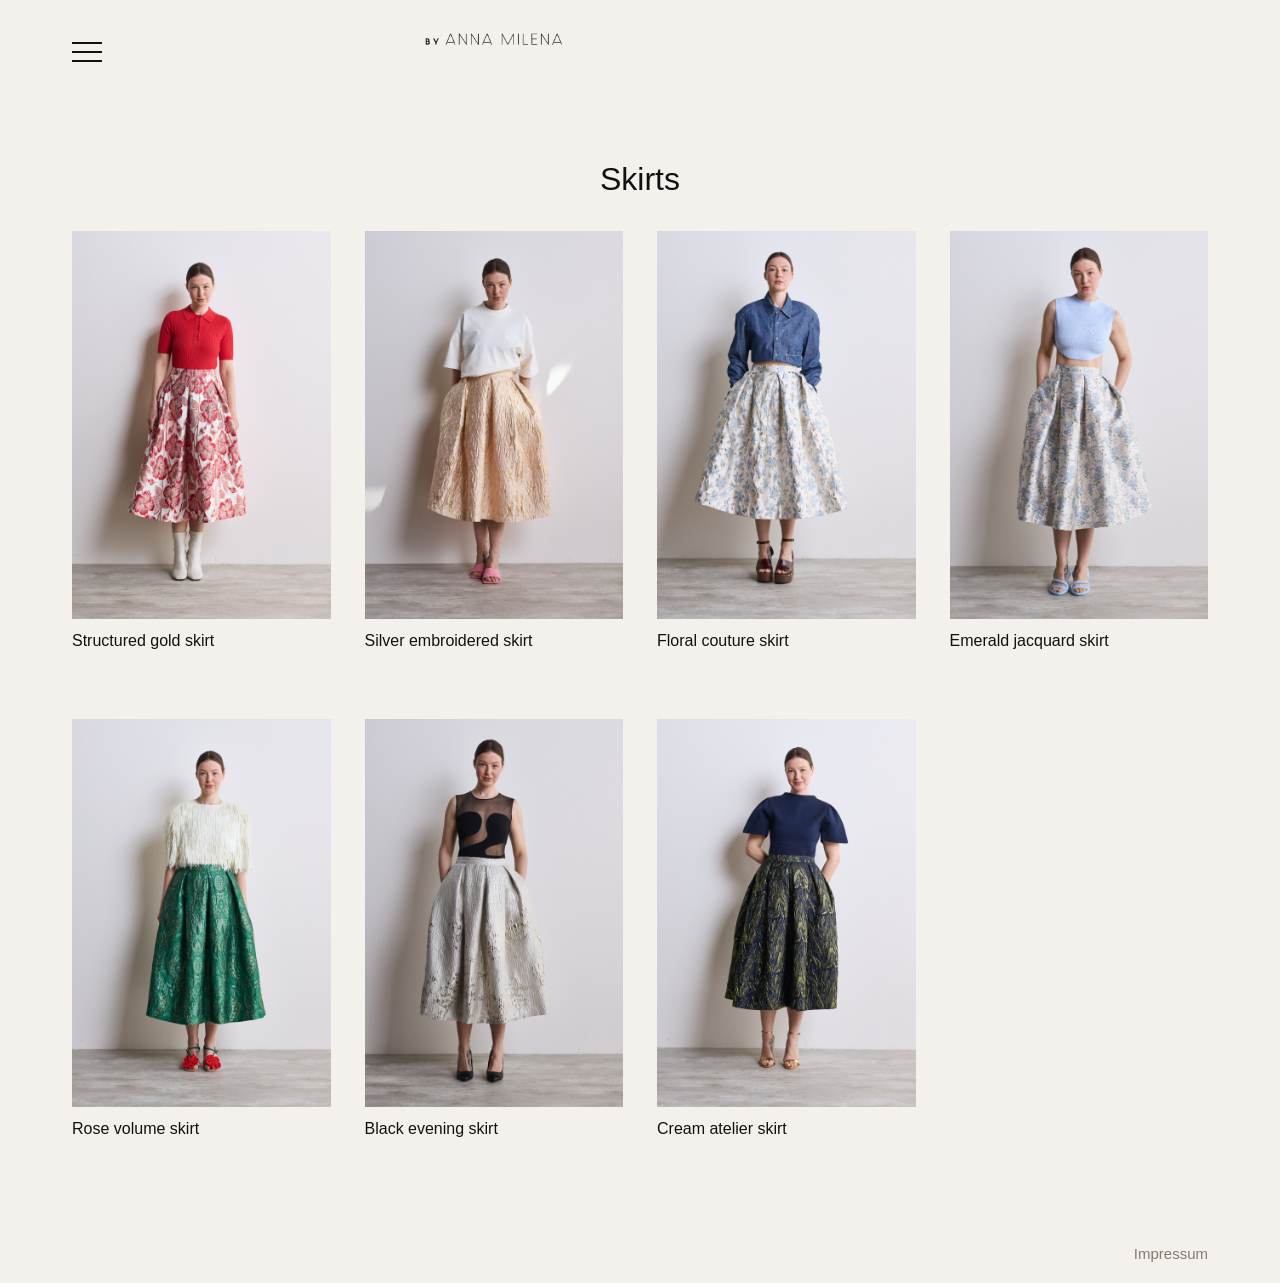
==== collection.html @ 7782fa6d "firstTry" ====
<!doctype html>
<html lang="de">
  <head>
    <meta charset="utf-8">
    <meta name="viewport" content="width=device-width, initial-scale=1">
    <title>Kollektion | by Anna Milena</title>
    <link rel="stylesheet" href="style.css">
    <script src="script.js" defer></script>
  </head>
  <body data-page="collection">
    <header class="site-header" data-site-header></header>
    <main class="page-shell collection-page" aria-label="Modekollektion">
      <h1 class="collection-title">Skirts</h1>
      <div class="product-grid" data-product-grid></div>
    </main>
    <footer class="site-footer" data-site-footer></footer>
  </body>
</html>
---- style.css ----
:root {
  --color-background: #f4f1ec;
  --color-surface: #fbfaf7;
  --color-text: #111111;
  --color-muted: #817c74;
  --color-line: #d8d1c8;
  --font-family-base: Arial, Helvetica, sans-serif;
  --font-size-base: 15px;
  --line-height-base: 1.5;
  --page-max-width: 1440px;
  --space-page-mobile: 24px;
  --space-page-tablet: 48px;
  --space-page-desktop: 72px;
  --header-height-mobile: 78px;
  --header-height-desktop: 104px;
  --logo-width-mobile: 260px;
  --logo-width-tablet: 360px;
  --logo-width-desktop: 430px;
  --icon-size: 32px;
  --icon-stroke: 2px;
  --nav-panel-width: 280px;
  --collection-top-space-mobile: 36px;
  --collection-top-space-desktop: 58px;
  --collection-grid-gap-x-mobile: 18px;
  --collection-grid-gap-y-mobile: 46px;
  --collection-grid-gap-x-tablet: 28px;
  --collection-grid-gap-y-tablet: 56px;
  --collection-grid-gap-x-desktop: 34px;
  --collection-grid-gap-y-desktop: 68px;
  --product-image-ratio: 2 / 3;
  --product-title-size-mobile: 14px;
  --product-title-size-desktop: 16px;
  --transition-fast: 160ms ease;
}

* {
  box-sizing: border-box;
}

html {
  background: var(--color-background);
  color: var(--color-text);
  font-family: var(--font-family-base);
  font-size: var(--font-size-base);
  line-height: var(--line-height-base);
}

body {
  min-height: 100vh;
  margin: 0;
  display: grid;
  grid-template-rows: auto 1fr auto;
}

a {
  color: inherit;
  text-decoration: none;
}

.site-header,
.site-footer,
.page-shell {
  width: min(100%, var(--page-max-width));
  margin-inline: auto;
  padding-inline: var(--space-page-mobile);
}

.site-header {
  min-height: var(--header-height-mobile);
  position: relative;
  display: grid;
  grid-template-columns: 1fr auto 1fr;
  align-items: center;
  gap: 16px;
}

.brand-link {
  justify-self: center;
  display: inline-flex;
  align-items: center;
  width: clamp(160px, 42vw, var(--logo-width-mobile));
}

.brand-logo {
  display: block;
  width: 100%;
  height: auto;
}

.header-spacer {
  justify-self: end;
  width: var(--icon-size);
  height: var(--icon-size);
}

.icon-button {
  width: var(--icon-size);
  height: var(--icon-size);
  padding: 0;
  border: 0;
  border-radius: 0;
  background: transparent;
  color: var(--color-text);
  cursor: pointer;
  position: relative;
}

.menu-toggle {
  justify-self: start;
  display: inline-flex;
  flex-direction: column;
  justify-content: center;
  gap: 7px;
}

.menu-toggle__line {
  display: block;
  width: 30px;
  height: var(--icon-stroke);
  background: currentColor;
  transition: transform var(--transition-fast), opacity var(--transition-fast);
}

.menu-toggle[aria-expanded="true"] .menu-toggle__line:nth-child(1) {
  transform: translateY(9px) rotate(45deg);
}

.menu-toggle[aria-expanded="true"] .menu-toggle__line:nth-child(2) {
  opacity: 0;
}

.menu-toggle[aria-expanded="true"] .menu-toggle__line:nth-child(3) {
  transform: translateY(-9px) rotate(-45deg);
}

.site-nav {
  position: absolute;
  top: calc(100% - 8px);
  left: var(--space-page-mobile);
  z-index: 10;
  width: min(var(--nav-panel-width), calc(100vw - 48px));
  padding: 22px 0;
  border-top: 1px solid var(--color-line);
  background: var(--color-background);
  box-shadow: 0 18px 36px rgba(17, 17, 17, 0.07);
  opacity: 0;
  pointer-events: none;
  transform: translateY(-8px);
  transition: opacity var(--transition-fast), transform var(--transition-fast);
  display: flex;
  flex-direction: column;
  align-items: center;
  gap: 0;
}

.site-nav.is-open {
  opacity: 1;
  pointer-events: auto;
  transform: translateY(0);
}

.site-nav__link,
.site-footer__link {
  color: var(--color-muted);
  transition: color var(--transition-fast);
}

.site-nav__link:hover,
.site-nav__link[aria-current="page"],
.site-footer__link:hover,
.site-footer__link[aria-current="page"] {
  color: var(--color-text);
}

.site-nav__link {
  width: 100%;
  padding: 12px 24px;
  font-size: 16px;
}

.page-shell {
  min-height: calc(100vh - var(--header-height-mobile) - 56px);
}

.site-footer {
  min-height: 56px;
  display: flex;
  align-items: center;
  justify-content: flex-end;
}

.silent-link {
  display: block;
  width: 100%;
  min-height: 1px;
}

.collection-page {
  padding-top: var(--collection-top-space-mobile);
  padding-bottom: 64px;
}

.collection-title {
  margin: 0 0 28px;
  font-size: 28px;
  font-weight: 400;
  line-height: 1.1;
  text-align: center;
}

.product-grid {
  display: grid;
  grid-template-columns: repeat(2, minmax(0, 1fr));
  column-gap: var(--collection-grid-gap-x-mobile);
  row-gap: var(--collection-grid-gap-y-mobile);
}

.product-card {
  min-width: 0;
}

.product-card__link {
  display: grid;
  gap: 12px;
}

.product-card__media {
  display: block;
  aspect-ratio: var(--product-image-ratio);
  background: var(--color-surface);
  overflow: hidden;
}

.product-card__image {
  display: block;
  width: 100%;
  height: 100%;
  object-fit: cover;
}

.product-card__name {
  display: block;
  font-size: var(--product-title-size-mobile);
  line-height: 1.25;
}

@media (min-width: 768px) {
  .site-header,
  .site-footer,
  .page-shell {
    padding-inline: var(--space-page-tablet);
  }

  .brand-link {
    width: min(var(--logo-width-tablet), 48vw);
  }

  .site-nav {
    left: var(--space-page-tablet);
  }

  .collection-title {
    margin-bottom: 34px;
    font-size: 30px;
  }

  .product-grid {
    grid-template-columns: repeat(3, minmax(0, 1fr));
    column-gap: var(--collection-grid-gap-x-tablet);
    row-gap: var(--collection-grid-gap-y-tablet);
  }
}

@media (min-width: 1200px) {
  .site-header,
  .site-footer,
  .page-shell {
    padding-inline: var(--space-page-desktop);
  }

  .site-header {
    min-height: var(--header-height-desktop);
  }

  .brand-link {
    width: var(--logo-width-desktop);
  }

  .site-nav {
    left: var(--space-page-desktop);
  }

  .page-shell {
    min-height: calc(100vh - var(--header-height-desktop) - 56px);
  }

  .collection-page {
    padding-top: var(--collection-top-space-desktop);
    padding-bottom: 88px;
  }

  .collection-title {
    margin-bottom: 34px;
    font-size: 32px;
  }

  .product-grid {
    grid-template-columns: repeat(4, minmax(0, 1fr));
    column-gap: var(--collection-grid-gap-x-desktop);
    row-gap: var(--collection-grid-gap-y-desktop);
  }

  .product-card__name {
    font-size: var(--product-title-size-desktop);
  }
}
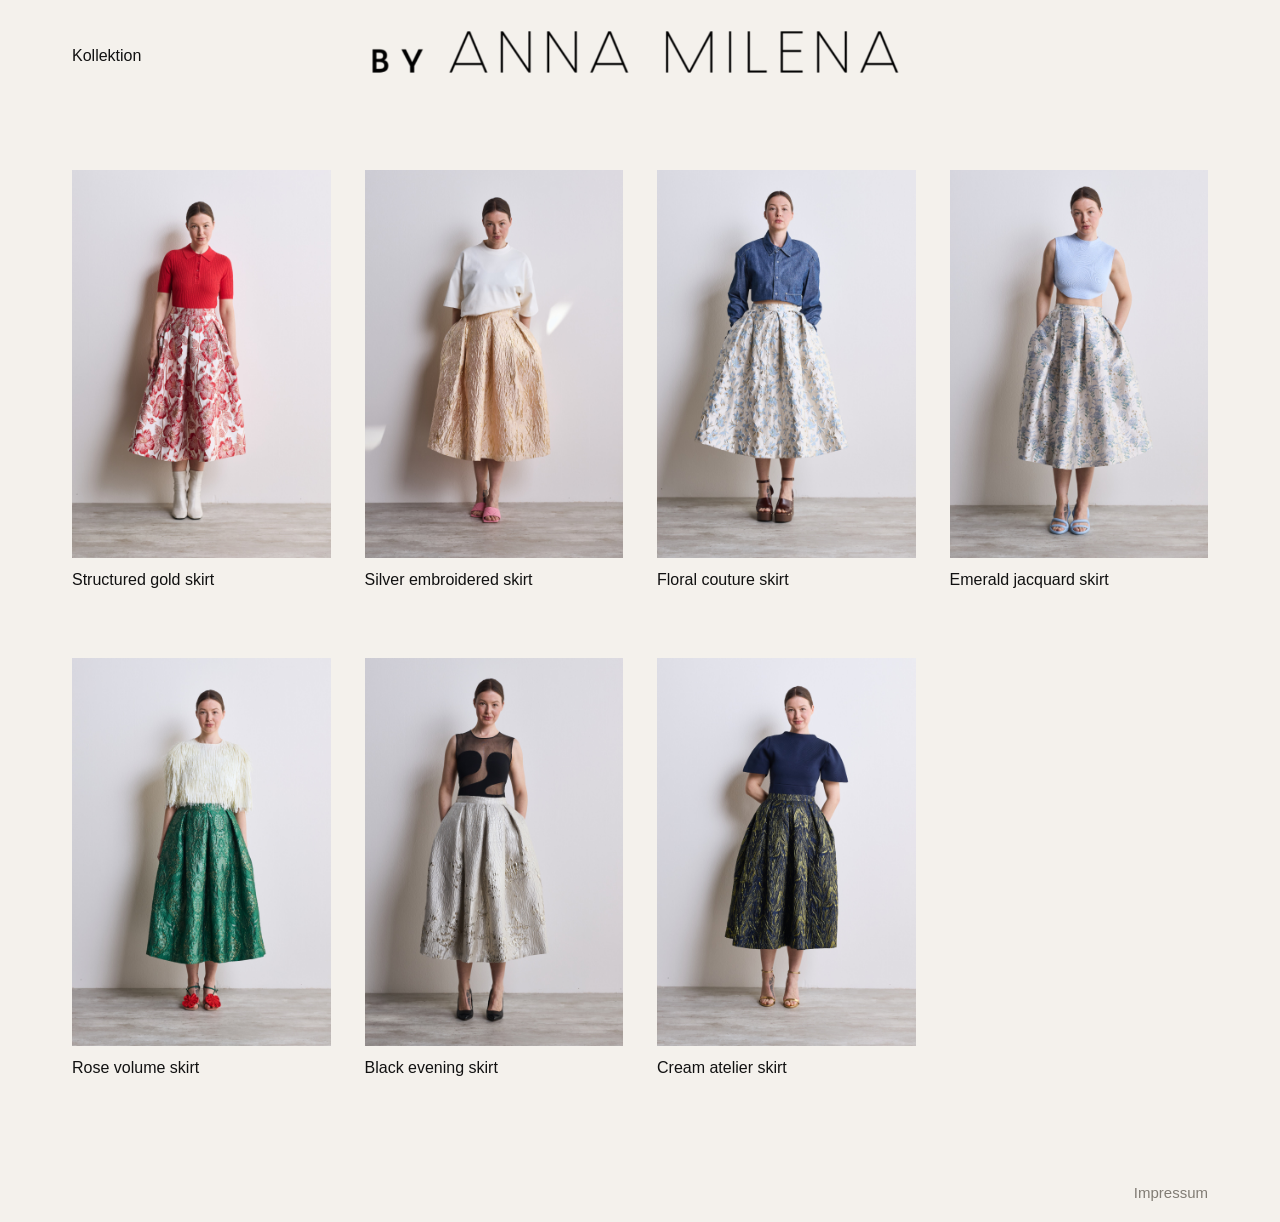
==== commit 2ded6c22: "added homepage" ====
--- a/collection.html
+++ b/collection.html
@@ -10,7 +10,6 @@
   <body data-page="collection">
     <header class="site-header" data-site-header></header>
     <main class="page-shell collection-page" aria-label="Modekollektion">
-      <h1 class="collection-title">Skirts</h1>
       <div class="product-grid" data-product-grid></div>
     </main>
     <footer class="site-footer" data-site-footer></footer>
--- a/style.css
+++ b/style.css
@@ -11,14 +11,21 @@
   --space-page-mobile: 24px;
   --space-page-tablet: 48px;
   --space-page-desktop: 72px;
-  --header-height-mobile: 78px;
-  --header-height-desktop: 104px;
-  --logo-width-mobile: 260px;
-  --logo-width-tablet: 360px;
-  --logo-width-desktop: 430px;
+  --header-height-mobile: 82px;
+  --header-height-desktop: 112px;
+  --logo-width-mobile: 300px;
+  --logo-width-tablet: 430px;
+  --logo-width-desktop: 540px;
   --icon-size: 32px;
   --icon-stroke: 2px;
   --nav-panel-width: 280px;
+  --home-hero-height-mobile: calc(100vh - var(--header-height-mobile));
+  --home-hero-height-desktop: calc(100vh - var(--header-height-desktop));
+  --home-hero-image-position-mobile: center center;
+  --home-hero-image-position-desktop: center center;
+  --home-intro-width: 620px;
+  --home-intro-space-mobile: 48px;
+  --home-intro-space-desktop: 72px;
   --collection-top-space-mobile: 36px;
   --collection-top-space-desktop: 58px;
   --collection-grid-gap-x-mobile: 18px;
@@ -30,6 +37,12 @@
   --product-image-ratio: 2 / 3;
   --product-title-size-mobile: 14px;
   --product-title-size-desktop: 16px;
+  --detail-top-space-mobile: 28px;
+  --detail-top-space-desktop: 56px;
+  --detail-image-max-width: 620px;
+  --detail-content-max-width: 340px;
+  --detail-gap-tablet: 48px;
+  --detail-gap-desktop: 72px;
   --transition-fast: 160ms ease;
 }
 
@@ -75,10 +88,14 @@
 }
 
 .brand-link {
-  justify-self: center;
+  position: absolute;
+  left: 50%;
+  top: 50%;
+  z-index: 1;
   display: inline-flex;
   align-items: center;
-  width: clamp(160px, 42vw, var(--logo-width-mobile));
+  width: min(var(--logo-width-mobile), 68vw);
+  transform: translate(-50%, -50%);
 }
 
 .brand-logo {
@@ -134,6 +151,10 @@
 }
 
 .site-nav {
+  display: flex;
+}
+
+.site-nav--mobile {
   position: absolute;
   top: calc(100% - 8px);
   left: var(--space-page-mobile);
@@ -147,16 +168,19 @@
   pointer-events: none;
   transform: translateY(-8px);
   transition: opacity var(--transition-fast), transform var(--transition-fast);
-  display: flex;
   flex-direction: column;
   align-items: center;
   gap: 0;
 }
 
-.site-nav.is-open {
+.site-nav--mobile.is-open {
   opacity: 1;
   pointer-events: auto;
   transform: translateY(0);
+}
+
+.site-nav--desktop {
+  display: none;
 }
 
 .site-nav__link,
@@ -195,17 +219,62 @@
   min-height: 1px;
 }
 
+.home-page {
+  min-height: calc(100vh - var(--header-height-mobile) - 56px);
+}
+
+.home-hero {
+  position: relative;
+  min-height: var(--home-hero-height-mobile);
+  overflow: hidden;
+  background: var(--color-surface);
+}
+
+.home-hero__image {
+  display: block;
+  width: 100%;
+  height: var(--home-hero-height-mobile);
+  object-fit: cover;
+  object-position: var(--home-hero-image-position-mobile);
+}
+
+.home-hero__link {
+  position: absolute;
+  left: 50%;
+  bottom: 42px;
+  color: #ffffff;
+  font-size: 15px;
+  line-height: 1;
+  letter-spacing: 0;
+  text-transform: uppercase;
+  transform: translateX(-50%);
+}
+
+.home-hero__link::after {
+  content: "";
+  display: block;
+  width: 100%;
+  height: 1px;
+  margin-top: 10px;
+  background: currentColor;
+}
+
+.home-intro {
+  padding-top: var(--home-intro-space-mobile);
+  padding-bottom: var(--home-intro-space-mobile);
+}
+
+.home-intro p {
+  max-width: var(--home-intro-width);
+  margin: 0 auto;
+  font-size: 16px;
+  line-height: 1.7;
+  text-align: center;
+}
+
 .collection-page {
   padding-top: var(--collection-top-space-mobile);
   padding-bottom: 64px;
-}
-
-.collection-title {
-  margin: 0 0 28px;
-  font-size: 28px;
-  font-weight: 400;
-  line-height: 1.1;
-  text-align: center;
 }
 
 .product-grid {
@@ -244,6 +313,98 @@
   line-height: 1.25;
 }
 
+.product-detail-page {
+  padding-top: var(--detail-top-space-mobile);
+  padding-bottom: 72px;
+}
+
+.product-detail {
+  display: grid;
+  gap: 24px;
+}
+
+.back-link,
+.text-link {
+  width: fit-content;
+  color: var(--color-muted);
+  font-size: 14px;
+  transition: color var(--transition-fast);
+}
+
+.back-link:hover,
+.text-link:hover {
+  color: var(--color-text);
+}
+
+.product-detail__media {
+  width: 100%;
+  max-width: var(--detail-image-max-width);
+  background: var(--color-surface);
+}
+
+.product-detail__image {
+  display: block;
+  width: 100%;
+  height: auto;
+}
+
+.product-detail__content {
+  display: grid;
+  gap: 18px;
+  align-content: start;
+  max-width: var(--detail-content-max-width);
+}
+
+.product-detail__eyebrow,
+.product-detail__description,
+.product-detail__meta {
+  margin: 0;
+}
+
+.product-detail__eyebrow {
+  color: var(--color-muted);
+  font-size: 13px;
+}
+
+.product-detail__title {
+  margin: 0;
+  font-size: 26px;
+  font-weight: 400;
+  line-height: 1.12;
+}
+
+.product-detail__description,
+.product-detail__meta {
+  font-size: 15px;
+  line-height: 1.55;
+}
+
+.product-detail__meta {
+  color: var(--color-muted);
+}
+
+.imprint-page {
+  padding-top: 48px;
+  padding-bottom: 72px;
+}
+
+.imprint-content {
+  max-width: 520px;
+}
+
+.imprint-content h1 {
+  margin: 0 0 28px;
+  font-size: 28px;
+  font-weight: 400;
+  line-height: 1.15;
+}
+
+.imprint-content p {
+  margin: 0;
+  font-size: 15px;
+  line-height: 1.65;
+}
+
 @media (min-width: 768px) {
   .site-header,
   .site-footer,
@@ -252,22 +413,60 @@
   }
 
   .brand-link {
-    width: min(var(--logo-width-tablet), 48vw);
-  }
-
-  .site-nav {
+    width: min(var(--logo-width-tablet), 58vw);
+  }
+
+  .site-nav--mobile {
     left: var(--space-page-tablet);
   }
 
-  .collection-title {
-    margin-bottom: 34px;
-    font-size: 30px;
+  .menu-toggle,
+  .site-nav--mobile,
+  .header-spacer {
+    display: none;
+  }
+
+  .site-nav--desktop {
+    display: flex;
+    position: static;
+    z-index: 2;
+    width: auto;
+    padding: 0;
+    border-top: 0;
+    background: transparent;
+    box-shadow: none;
+    opacity: 1;
+    pointer-events: auto;
+    transform: none;
+    flex-direction: row;
+    justify-self: start;
+    align-items: center;
+  }
+
+  .site-nav--desktop .site-nav__link {
+    width: auto;
+    padding: 0;
+    font-size: 16px;
   }
 
   .product-grid {
     grid-template-columns: repeat(3, minmax(0, 1fr));
     column-gap: var(--collection-grid-gap-x-tablet);
     row-gap: var(--collection-grid-gap-y-tablet);
+  }
+
+  .product-detail {
+    grid-template-columns: minmax(0, 1fr) minmax(260px, var(--detail-content-max-width));
+    gap: var(--detail-gap-tablet);
+    align-items: start;
+  }
+
+  .back-link {
+    grid-column: 1 / -1;
+  }
+
+  .product-detail__media {
+    justify-self: end;
   }
 }
 
@@ -286,22 +485,36 @@
     width: var(--logo-width-desktop);
   }
 
-  .site-nav {
-    left: var(--space-page-desktop);
-  }
-
   .page-shell {
     min-height: calc(100vh - var(--header-height-desktop) - 56px);
+  }
+
+  .home-page {
+    min-height: calc(100vh - var(--header-height-desktop) - 56px);
+  }
+
+  .home-hero {
+    min-height: var(--home-hero-height-desktop);
+  }
+
+  .home-hero__image {
+    height: var(--home-hero-height-desktop);
+    object-position: var(--home-hero-image-position-desktop);
+  }
+
+  .home-hero__link {
+    bottom: 52px;
+    font-size: 16px;
+  }
+
+  .home-intro {
+    padding-top: var(--home-intro-space-desktop);
+    padding-bottom: var(--home-intro-space-desktop);
   }
 
   .collection-page {
     padding-top: var(--collection-top-space-desktop);
     padding-bottom: 88px;
-  }
-
-  .collection-title {
-    margin-bottom: 34px;
-    font-size: 32px;
   }
 
   .product-grid {
@@ -313,4 +526,25 @@
   .product-card__name {
     font-size: var(--product-title-size-desktop);
   }
-}
+
+  .product-detail-page {
+    padding-top: var(--detail-top-space-desktop);
+    padding-bottom: 96px;
+  }
+
+  .product-detail {
+    grid-template-columns: minmax(0, 720px) minmax(260px, var(--detail-content-max-width));
+    gap: var(--detail-gap-desktop);
+    justify-content: center;
+  }
+
+  .product-detail__content {
+    padding-top: 34px;
+    position: sticky;
+    top: 32px;
+  }
+
+  .product-detail__title {
+    font-size: 30px;
+  }
+}
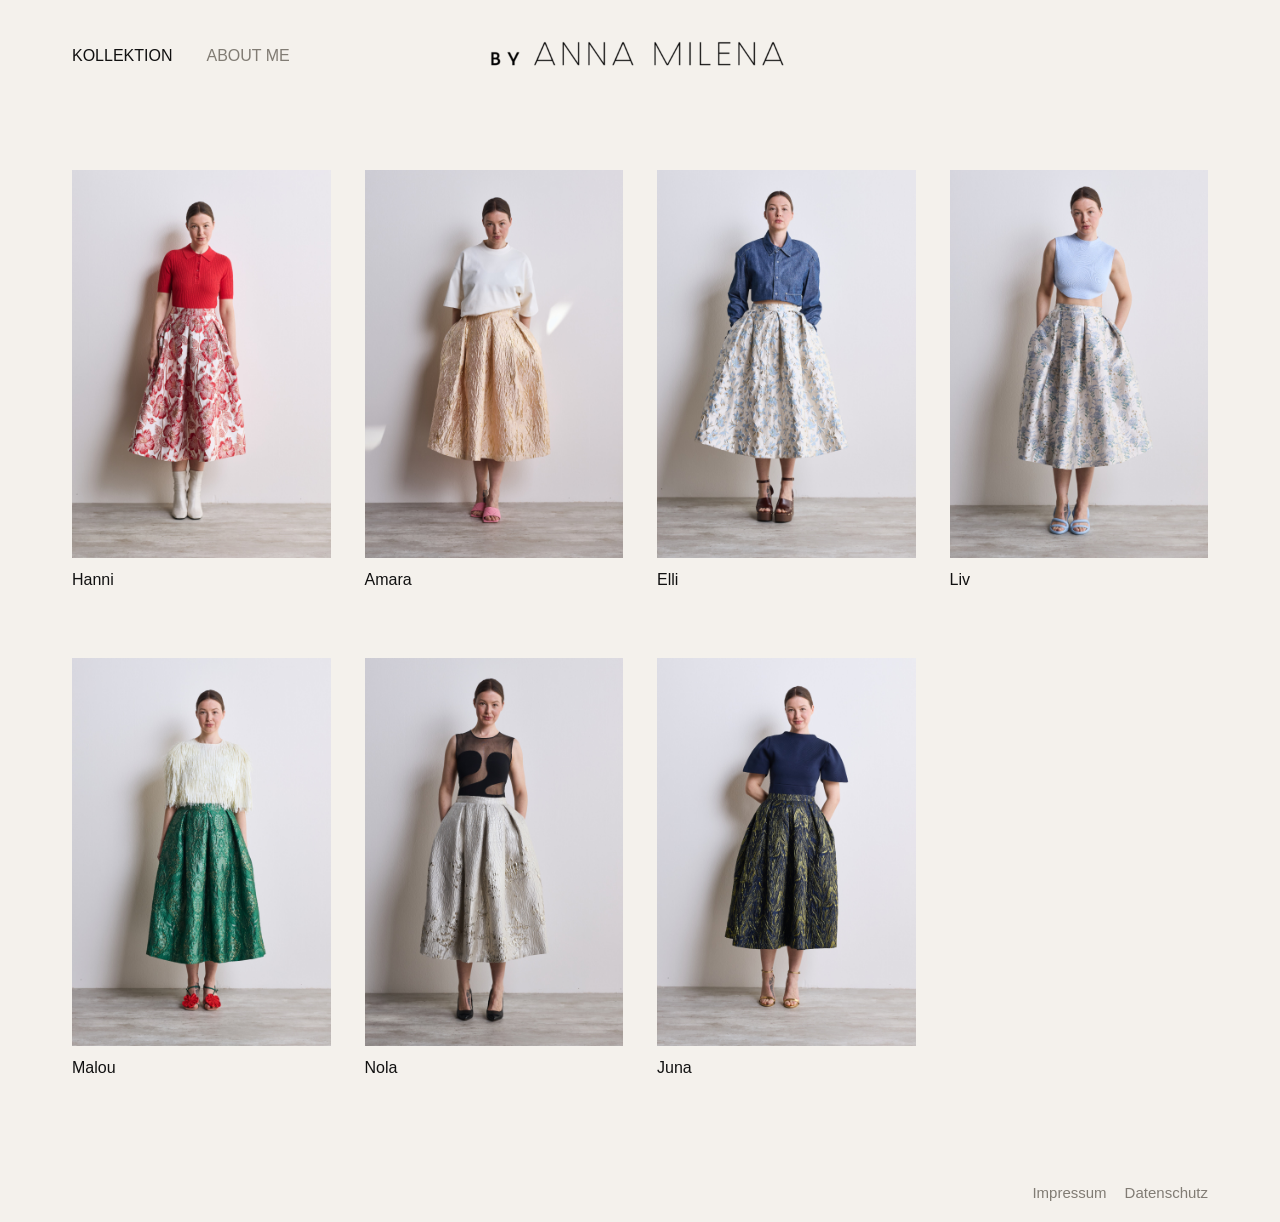
==== commit f92c930f: "seo fixes" ====
--- a/collection.html
+++ b/collection.html
@@ -3,7 +3,10 @@
   <head>
     <meta charset="utf-8">
     <meta name="viewport" content="width=device-width, initial-scale=1">
+    <meta name="description" content="BY ANNA MILENA stands for skirts that feel special — without being loud. I design jacquard skirts for women who dress with intention and are looking for pieces that express personality and individuality.">
     <title>Kollektion | by Anna Milena</title>
+    <link rel="icon" href="favicon.ico" sizes="any">
+    <link rel="icon" href="favicon.png" type="image/png">
     <link rel="stylesheet" href="style.css">
     <script src="script.js" defer></script>
   </head>
--- a/style.css
+++ b/style.css
@@ -13,9 +13,9 @@
   --space-page-desktop: 72px;
   --header-height-mobile: 82px;
   --header-height-desktop: 112px;
-  --logo-width-mobile: 300px;
-  --logo-width-tablet: 430px;
-  --logo-width-desktop: 540px;
+  --logo-width-mobile: 200px;
+  --logo-width-tablet: 250px;
+  --logo-width-desktop: 300px;
   --icon-size: 32px;
   --icon-stroke: 2px;
   --nav-panel-width: 280px;
@@ -23,9 +23,12 @@
   --home-hero-height-desktop: calc(100vh - var(--header-height-desktop));
   --home-hero-image-position-mobile: center center;
   --home-hero-image-position-desktop: center center;
-  --home-intro-width: 620px;
-  --home-intro-space-mobile: 48px;
-  --home-intro-space-desktop: 72px;
+  --about-section-space-mobile: 56px;
+  --about-section-space-desktop: 88px;
+  --about-layout-gap-tablet: 48px;
+  --about-layout-gap-desktop: 72px;
+  --about-text-width: 620px;
+  --about-image-ratio: 4 / 5;
   --collection-top-space-mobile: 36px;
   --collection-top-space-desktop: 58px;
   --collection-grid-gap-x-mobile: 18px;
@@ -152,6 +155,7 @@
 
 .site-nav {
   display: flex;
+  gap: 22px;
 }
 
 .site-nav--mobile {
@@ -211,6 +215,7 @@
   display: flex;
   align-items: center;
   justify-content: flex-end;
+  gap: 18px;
 }
 
 .silent-link {
@@ -259,17 +264,76 @@
   background: currentColor;
 }
 
-.home-intro {
-  padding-top: var(--home-intro-space-mobile);
-  padding-bottom: var(--home-intro-space-mobile);
-}
-
-.home-intro p {
-  max-width: var(--home-intro-width);
-  margin: 0 auto;
-  font-size: 16px;
+.about-section {
+  padding-top: var(--about-section-space-mobile);
+  padding-bottom: var(--about-section-space-mobile);
+}
+
+.about-section__layout {
+  display: grid;
+  gap: 36px;
+}
+
+.about-section__copy {
+  max-width: var(--about-text-width);
+}
+
+.about-section__header {
+  display: flex;
+  align-items: baseline;
+  justify-content: space-between;
+  gap: 24px;
+  margin-bottom: 28px;
+}
+
+.about-section__header h1 {
+  margin: 0;
+  font-size: 28px;
+  font-weight: 400;
+  line-height: 1.15;
+}
+
+.language-toggle {
+  padding: 0 0 5px;
+  border: 0;
+  border-bottom: 1px solid currentColor;
+  border-radius: 0;
+  background: transparent;
+  color: var(--color-text);
+  font-family: var(--font-family-base);
+  font-size: 14px;
+  line-height: 1;
+  cursor: pointer;
+}
+
+.about-text {
+  display: grid;
+  gap: 18px;
+}
+
+.about-text[hidden] {
+  display: none;
+}
+
+.about-text p {
+  margin: 0;
+  font-size: 15px;
   line-height: 1.7;
-  text-align: center;
+}
+
+.about-section__media {
+  margin: 0;
+  width: 100%;
+  aspect-ratio: var(--about-image-ratio);
+  overflow: hidden;
+  background: var(--color-surface);
+}
+
+.about-section__media img {
+  display: block;
+  width: 100%;
+  height: 100%;
+  object-fit: cover;
 }
 
 .collection-page {
@@ -336,9 +400,13 @@
   color: var(--color-text);
 }
 
+.product-gallery {
+  width: 100%;
+  max-width: var(--detail-image-max-width);
+}
+
 .product-detail__media {
   width: 100%;
-  max-width: var(--detail-image-max-width);
   background: var(--color-surface);
 }
 
@@ -346,6 +414,40 @@
   display: block;
   width: 100%;
   height: auto;
+}
+
+.product-gallery__thumbs {
+  display: flex;
+  gap: 10px;
+  margin-top: 12px;
+  overflow-x: auto;
+  scrollbar-width: thin;
+}
+
+.product-gallery__thumb {
+  flex: 0 0 64px;
+  width: 64px;
+  aspect-ratio: var(--product-image-ratio);
+  padding: 0;
+  border: 1px solid transparent;
+  border-radius: 0;
+  background: transparent;
+  cursor: pointer;
+  opacity: 0.58;
+  transition: border-color var(--transition-fast), opacity var(--transition-fast);
+}
+
+.product-gallery__thumb[aria-current="true"],
+.product-gallery__thumb:hover {
+  border-color: var(--color-text);
+  opacity: 1;
+}
+
+.product-gallery__thumb img {
+  display: block;
+  width: 100%;
+  height: 100%;
+  object-fit: cover;
 }
 
 .product-detail__content {
@@ -383,26 +485,171 @@
   color: var(--color-muted);
 }
 
-.imprint-page {
+.product-detail__signup {
+  width: 100%;
+  max-width: 100%;
+  margin-top: 8px;
+}
+
+.brevo-form {
+  padding: 0;
+  background: transparent;
+  text-align: left;
+}
+
+.brevo-form #sib-form-container,
+.brevo-form #sib-container {
+  width: 100%;
+  max-width: none;
+}
+
+.brevo-form #sib-container {
+  padding: 0;
+  border: 0;
+  border-radius: 0;
+  background: transparent;
+  direction: ltr;
+}
+
+.brevo-form .sib-form-block,
+.brevo-form .sib-input,
+.brevo-form .sib-captcha,
+.brevo-form .sib-form__declaration {
+  padding: 0;
+  margin: 0 0 14px;
+}
+
+.brevo-form p,
+.brevo-form .entry__label,
+.brevo-form .entry__specification,
+.brevo-form .sib-form__declaration {
+  color: var(--color-text);
+  font-family: var(--font-family-base);
+  text-align: left;
+}
+
+.brevo-form p {
+  margin: 0;
+  font-size: 14px;
+  line-height: 1.55;
+}
+
+.brevo-form .entry__label {
+  display: block;
+  margin-bottom: 8px;
+  font-size: 14px;
+  font-weight: 400;
+  line-height: 1.35;
+}
+
+.brevo-form .entry__field {
+  border: 0;
+}
+
+.brevo-form .input {
+  width: 100%;
+  min-height: 44px;
+  padding: 10px 0;
+  border: 0;
+  border-bottom: 1px solid var(--color-line);
+  border-radius: 0;
+  background: transparent;
+  color: var(--color-text);
+  font-family: var(--font-family-base);
+  font-size: 15px;
+}
+
+.brevo-form .input::placeholder {
+  color: var(--color-muted);
+}
+
+.brevo-form .entry__specification {
+  display: block;
+  margin-top: 8px;
+  color: var(--color-muted);
+  font-size: 12px;
+}
+
+.brevo-form .sib-form__declaration {
+  color: var(--color-muted);
+  font-size: 12px;
+}
+
+.brevo-form .sib-form__declaration p {
+  color: var(--color-muted);
+  font-size: 12px;
+}
+
+.brevo-form a {
+  color: inherit;
+  text-decoration: underline;
+}
+
+.brevo-form .sib-form-block__button {
+  width: 100%;
+  min-height: 44px;
+  border: 1px solid var(--color-text);
+  border-radius: 0;
+  background: var(--color-text);
+  color: var(--color-background);
+  font-family: var(--font-family-base);
+  font-size: 14px;
+  font-weight: 400;
+  text-align: center;
+  text-transform: uppercase;
+  cursor: pointer;
+}
+
+.brevo-form .sib-form-message-panel {
+  display: none;
+  margin: 0 0 14px;
+  border-radius: 0;
+  font-family: var(--font-family-base);
+  font-size: 14px;
+}
+
+.imprint-page,
+.legal-page {
   padding-top: 48px;
   padding-bottom: 72px;
 }
 
-.imprint-content {
-  max-width: 520px;
-}
-
-.imprint-content h1 {
+.imprint-content,
+.legal-content {
+  max-width: 680px;
+}
+
+.imprint-content h1,
+.legal-content h1 {
   margin: 0 0 28px;
   font-size: 28px;
   font-weight: 400;
   line-height: 1.15;
 }
 
-.imprint-content p {
+.imprint-content h2,
+.legal-content h2 {
+  margin: 34px 0 12px;
+  font-size: 16px;
+  font-weight: 400;
+  line-height: 1.35;
+}
+
+.imprint-content p,
+.legal-content p,
+.legal-content li {
   margin: 0;
   font-size: 15px;
   line-height: 1.65;
+}
+
+.legal-content p + p {
+  margin-top: 14px;
+}
+
+.legal-content ul {
+  margin: 0 0 0 20px;
+  padding: 0;
 }
 
 @media (min-width: 768px) {
@@ -441,6 +688,7 @@
     flex-direction: row;
     justify-self: start;
     align-items: center;
+    gap: 34px;
   }
 
   .site-nav--desktop .site-nav__link {
@@ -465,7 +713,7 @@
     grid-column: 1 / -1;
   }
 
-  .product-detail__media {
+  .product-gallery {
     justify-self: end;
   }
 }
@@ -507,9 +755,20 @@
     font-size: 16px;
   }
 
-  .home-intro {
-    padding-top: var(--home-intro-space-desktop);
-    padding-bottom: var(--home-intro-space-desktop);
+  .about-section {
+    padding-top: var(--about-section-space-desktop);
+    padding-bottom: var(--about-section-space-desktop);
+  }
+
+  .about-section__layout {
+    grid-template-columns: minmax(0, 1fr) minmax(320px, 520px);
+    gap: var(--about-layout-gap-desktop);
+    align-items: start;
+  }
+
+  .about-section__media {
+    position: sticky;
+    top: 32px;
   }
 
   .collection-page {
